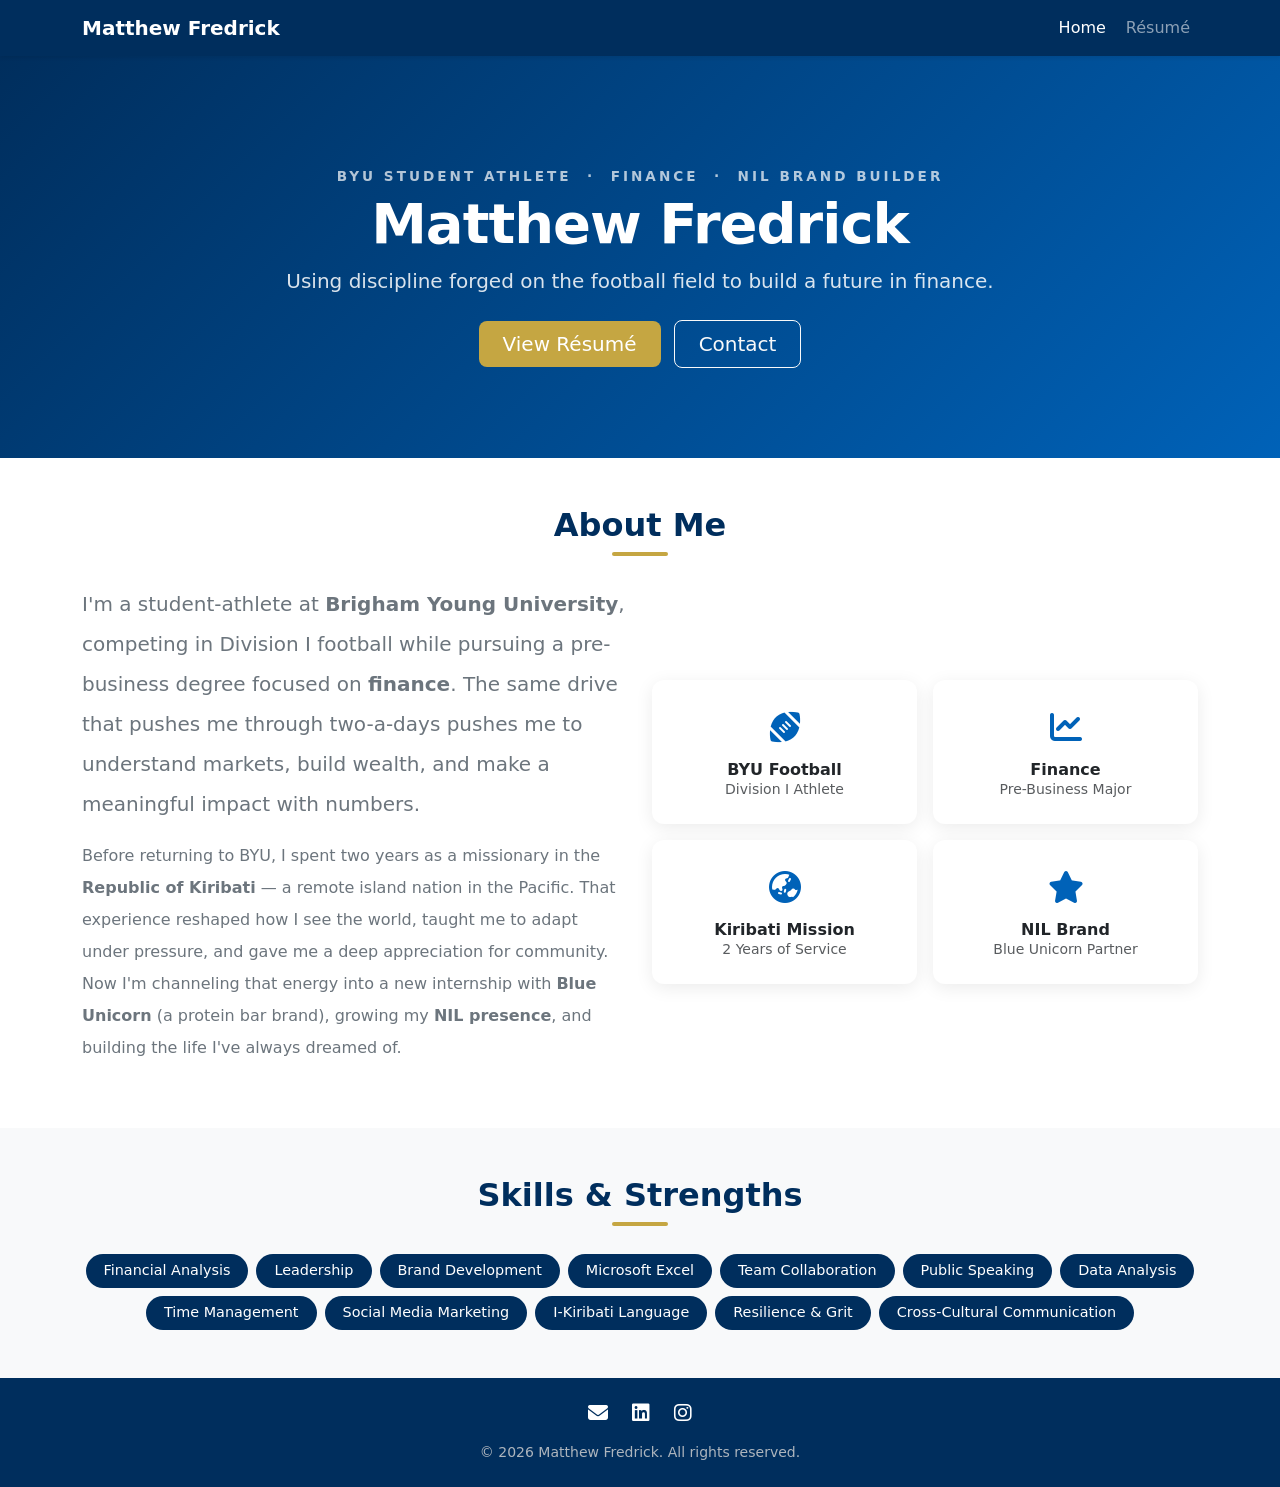
==== index.html @ 735680ac "Add files via upload" ====
<!DOCTYPE html>
<html lang="en">
<head>
  <meta charset="UTF-8" />
  <meta name="viewport" content="width=device-width, initial-scale=1.0" />
  <title>Matthew Fredrick</title>
  <link href="https://cdn.jsdelivr.net/npm/bootstrap@5.3.2/dist/css/bootstrap.min.css" rel="stylesheet" />
  <link href="https://cdnjs.cloudflare.com/ajax/libs/font-awesome/6.5.0/css/all.min.css" rel="stylesheet" />
  <style>
    :root {
      --navy: #002E5D;
      --royal: #0062B8;
      --gold:  #C5A642;
    }

    /* ── Navbar ── */
    .navbar { background-color: var(--navy); }

    /* ── Hero ── */
    .hero {
      background: linear-gradient(135deg, var(--navy) 0%, var(--royal) 100%);
      color: #fff;
      padding: 110px 0 90px;
    }
    .hero h1 { font-size: 3.5rem; font-weight: 800; letter-spacing: -1px; }
    .hero .subtitle { font-size: 1.25rem; opacity: .85; }
    .btn-gold { background-color: var(--gold); color: #fff; border: none; }
    .btn-gold:hover { background-color: #a8892e; color: #fff; }

    /* ── Section headings ── */
    .section-title { color: var(--navy); font-weight: 700; }
    .title-bar {
      width: 56px; height: 4px;
      background: var(--gold);
      margin: 8px auto 28px;
      border-radius: 2px;
    }

    /* ── Stat cards ── */
    .stat-card {
      border: none;
      border-radius: 12px;
      box-shadow: 0 4px 18px rgba(0,0,0,.08);
      transition: transform .2s;
    }
    .stat-card:hover { transform: translateY(-4px); }
    .stat-icon { font-size: 2rem; color: var(--royal); }

    /* ── Skills ── */
    .skill-pill {
      background-color: var(--navy);
      color: #fff;
      border-radius: 50px;
      padding: 6px 18px;
      font-size: .9rem;
    }

    /* ── Footer ── */
    footer {
      background-color: var(--navy);
      color: #adb5bd;
    }
    footer a { color: #fff; transition: color .15s; }
    footer a:hover { color: var(--gold); }
  </style>
</head>
<body>

<!-- ═══════════════════════ NAVBAR ═══════════════════════ -->
<nav class="navbar navbar-expand-lg navbar-dark sticky-top shadow-sm">
  <div class="container">
    <a class="navbar-brand fw-bold fs-5 text-white" href="index.html">Matthew Fredrick</a>
    <button class="navbar-toggler" type="button"
            data-bs-toggle="collapse" data-bs-target="#nav">
      <span class="navbar-toggler-icon"></span>
    </button>
    <div class="collapse navbar-collapse" id="nav">
      <ul class="navbar-nav ms-auto gap-1">
        <li class="nav-item"><a class="nav-link active" href="index.html">Home</a></li>
        <li class="nav-item"><a class="nav-link" href="resume.html">Résumé</a></li>
      </ul>
    </div>
  </div>
</nav>

<!-- ═══════════════════════ HERO ═══════════════════════ -->
<section class="hero text-center">
  <div class="container">
    <p class="text-uppercase fw-semibold mb-1" style="letter-spacing:3px;opacity:.7;font-size:.85rem;">
      BYU Student Athlete &nbsp;·&nbsp; Finance &nbsp;·&nbsp; NIL Brand Builder
    </p>
    <h1>Matthew Fredrick</h1>
    <p class="subtitle mt-2 mb-4">
      Using discipline forged on the football field to build a future in finance.
    </p>
    <a href="resume.html" class="btn btn-gold btn-lg me-2 px-4">View Résumé</a>
    <a href="mailto:matthewfred54@gmail.com" class="btn btn-outline-light btn-lg px-4">Contact</a>
  </div>
</section>

<!-- ═══════════════════════ ABOUT ═══════════════════════ -->
<section class="py-5">
  <div class="container">
    <h2 class="text-center section-title">About Me</h2>
    <div class="title-bar"></div>
    <div class="row align-items-center g-4">
      <div class="col-lg-6">
        <p class="fs-5 text-secondary lh-lg">
          I'm a student-athlete at <strong>Brigham Young University</strong>, competing
          in Division I football while pursuing a pre-business degree focused on
          <strong>finance</strong>. The same drive that pushes me through two-a-days
          pushes me to understand markets, build wealth, and make a meaningful impact
          with numbers.
        </p>
        <p class="text-secondary lh-lg">
          Before returning to BYU, I spent two years as a missionary in the
          <strong>Republic of Kiribati</strong> — a remote island nation in the Pacific.
          That experience reshaped how I see the world, taught me to adapt under pressure,
          and gave me a deep appreciation for community. Now I'm channeling that energy
          into a new internship with <strong>Blue Unicorn</strong> (a protein bar brand),
          growing my <strong>NIL presence</strong>, and building the life I've always
          dreamed of.
        </p>
      </div>
      <div class="col-lg-6">
        <div class="row g-3">
          <div class="col-6">
            <div class="card stat-card p-4 text-center">
              <div class="stat-icon mb-2"><i class="fas fa-football"></i></div>
              <h6 class="fw-bold mb-0">BYU Football</h6>
              <small class="text-muted">Division I Athlete</small>
            </div>
          </div>
          <div class="col-6">
            <div class="card stat-card p-4 text-center">
              <div class="stat-icon mb-2"><i class="fas fa-chart-line"></i></div>
              <h6 class="fw-bold mb-0">Finance</h6>
              <small class="text-muted">Pre-Business Major</small>
            </div>
          </div>
          <div class="col-6">
            <div class="card stat-card p-4 text-center">
              <div class="stat-icon mb-2"><i class="fas fa-globe-asia"></i></div>
              <h6 class="fw-bold mb-0">Kiribati Mission</h6>
              <small class="text-muted">2 Years of Service</small>
            </div>
          </div>
          <div class="col-6">
            <div class="card stat-card p-4 text-center">
              <div class="stat-icon mb-2"><i class="fas fa-star"></i></div>
              <h6 class="fw-bold mb-0">NIL Brand</h6>
              <small class="text-muted">Blue Unicorn Partner</small>
            </div>
          </div>
        </div>
      </div>
    </div>
  </div>
</section>

<!-- ═══════════════════════ SKILLS ═══════════════════════ -->
<section class="py-5" style="background:#f8f9fa;">
  <div class="container text-center">
    <h2 class="section-title">Skills &amp; Strengths</h2>
    <div class="title-bar"></div>
    <div class="d-flex flex-wrap justify-content-center gap-2 mt-2">
      <span class="skill-pill">Financial Analysis</span>
      <span class="skill-pill">Leadership</span>
      <span class="skill-pill">Brand Development</span>
      <span class="skill-pill">Microsoft Excel</span>
      <span class="skill-pill">Team Collaboration</span>
      <span class="skill-pill">Public Speaking</span>
      <span class="skill-pill">Data Analysis</span>
      <span class="skill-pill">Time Management</span>
      <span class="skill-pill">Social Media Marketing</span>
      <span class="skill-pill">I-Kiribati Language</span>
      <span class="skill-pill">Resilience &amp; Grit</span>
      <span class="skill-pill">Cross-Cultural Communication</span>
    </div>
  </div>
</section>

<!-- ═══════════════════════ FOOTER ═══════════════════════ -->
<footer class="py-4 text-center">
  <div class="container">
    <div class="mb-3 d-flex justify-content-center gap-4">
      <a href="mailto:matthewfred54@gmail.com" title="Email">
        <i class="fas fa-envelope fa-lg"></i>
      </a>
      <a href="https://www.linkedin.com" target="_blank" title="LinkedIn">
        <i class="fab fa-linkedin fa-lg"></i>
      </a>
      <a href="https://www.instagram.com" target="_blank" title="Instagram">
        <i class="fab fa-instagram fa-lg"></i>
      </a>
    </div>
    <p class="mb-0 small">&copy; 2026 Matthew Fredrick. All rights reserved.</p>
  </div>
</footer>

<script src="https://cdn.jsdelivr.net/npm/bootstrap@5.3.2/dist/js/bootstrap.bundle.min.js"></script>
</body>
</html>
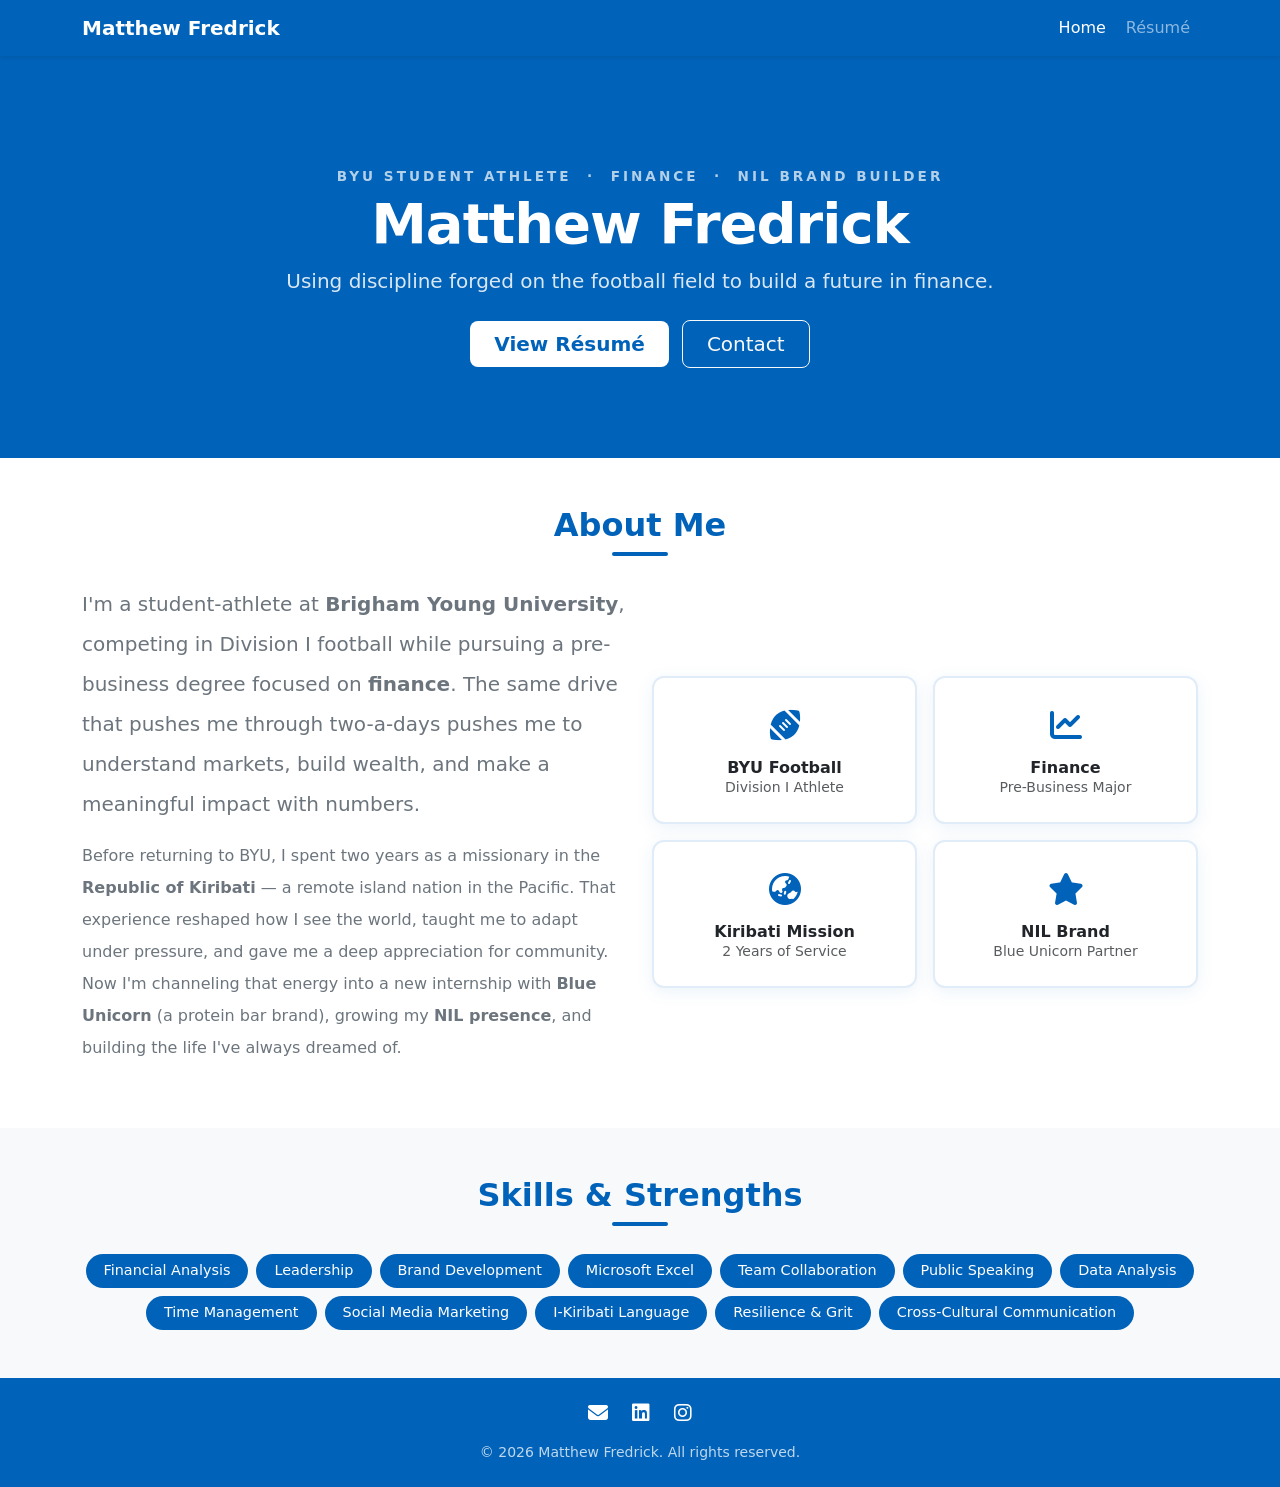
==== commit f8a48214: "Add files via upload" ====
--- a/index.html
+++ b/index.html
@@ -8,47 +8,47 @@
   <link href="https://cdnjs.cloudflare.com/ajax/libs/font-awesome/6.5.0/css/all.min.css" rel="stylesheet" />
   <style>
     :root {
-      --navy: #002E5D;
       --royal: #0062B8;
-      --gold:  #C5A642;
+      --royal-dark: #004f94;
+      --white: #ffffff;
     }
 
     /* ── Navbar ── */
-    .navbar { background-color: var(--navy); }
+    .navbar { background-color: var(--royal); }
 
     /* ── Hero ── */
     .hero {
-      background: linear-gradient(135deg, var(--navy) 0%, var(--royal) 100%);
+      background: var(--royal);
       color: #fff;
       padding: 110px 0 90px;
     }
     .hero h1 { font-size: 3.5rem; font-weight: 800; letter-spacing: -1px; }
     .hero .subtitle { font-size: 1.25rem; opacity: .85; }
-    .btn-gold { background-color: var(--gold); color: #fff; border: none; }
-    .btn-gold:hover { background-color: #a8892e; color: #fff; }
+    .btn-white { background-color: #fff; color: var(--royal); border: none; font-weight: 700; }
+    .btn-white:hover { background-color: #e6e6e6; color: var(--royal); }
 
     /* ── Section headings ── */
-    .section-title { color: var(--navy); font-weight: 700; }
+    .section-title { color: var(--royal); font-weight: 700; }
     .title-bar {
       width: 56px; height: 4px;
-      background: var(--gold);
+      background: var(--royal);
       margin: 8px auto 28px;
       border-radius: 2px;
     }
 
     /* ── Stat cards ── */
     .stat-card {
-      border: none;
+      border: 2px solid #e0ecf8;
       border-radius: 12px;
-      box-shadow: 0 4px 18px rgba(0,0,0,.08);
+      box-shadow: 0 4px 18px rgba(0,98,184,.08);
       transition: transform .2s;
     }
-    .stat-card:hover { transform: translateY(-4px); }
+    .stat-card:hover { transform: translateY(-4px); border-color: var(--royal); }
     .stat-icon { font-size: 2rem; color: var(--royal); }
 
     /* ── Skills ── */
     .skill-pill {
-      background-color: var(--navy);
+      background-color: var(--royal);
       color: #fff;
       border-radius: 50px;
       padding: 6px 18px;
@@ -57,11 +57,11 @@
 
     /* ── Footer ── */
     footer {
-      background-color: var(--navy);
-      color: #adb5bd;
+      background-color: var(--royal);
+      color: rgba(255,255,255,.75);
     }
     footer a { color: #fff; transition: color .15s; }
-    footer a:hover { color: var(--gold); }
+    footer a:hover { color: rgba(255,255,255,.75); }
   </style>
 </head>
 <body>
@@ -93,7 +93,7 @@
     <p class="subtitle mt-2 mb-4">
       Using discipline forged on the football field to build a future in finance.
     </p>
-    <a href="resume.html" class="btn btn-gold btn-lg me-2 px-4">View Résumé</a>
+    <a href="resume.html" class="btn btn-white btn-lg me-2 px-4">View Résumé</a>
     <a href="mailto:matthewfred54@gmail.com" class="btn btn-outline-light btn-lg px-4">Contact</a>
   </div>
 </section>
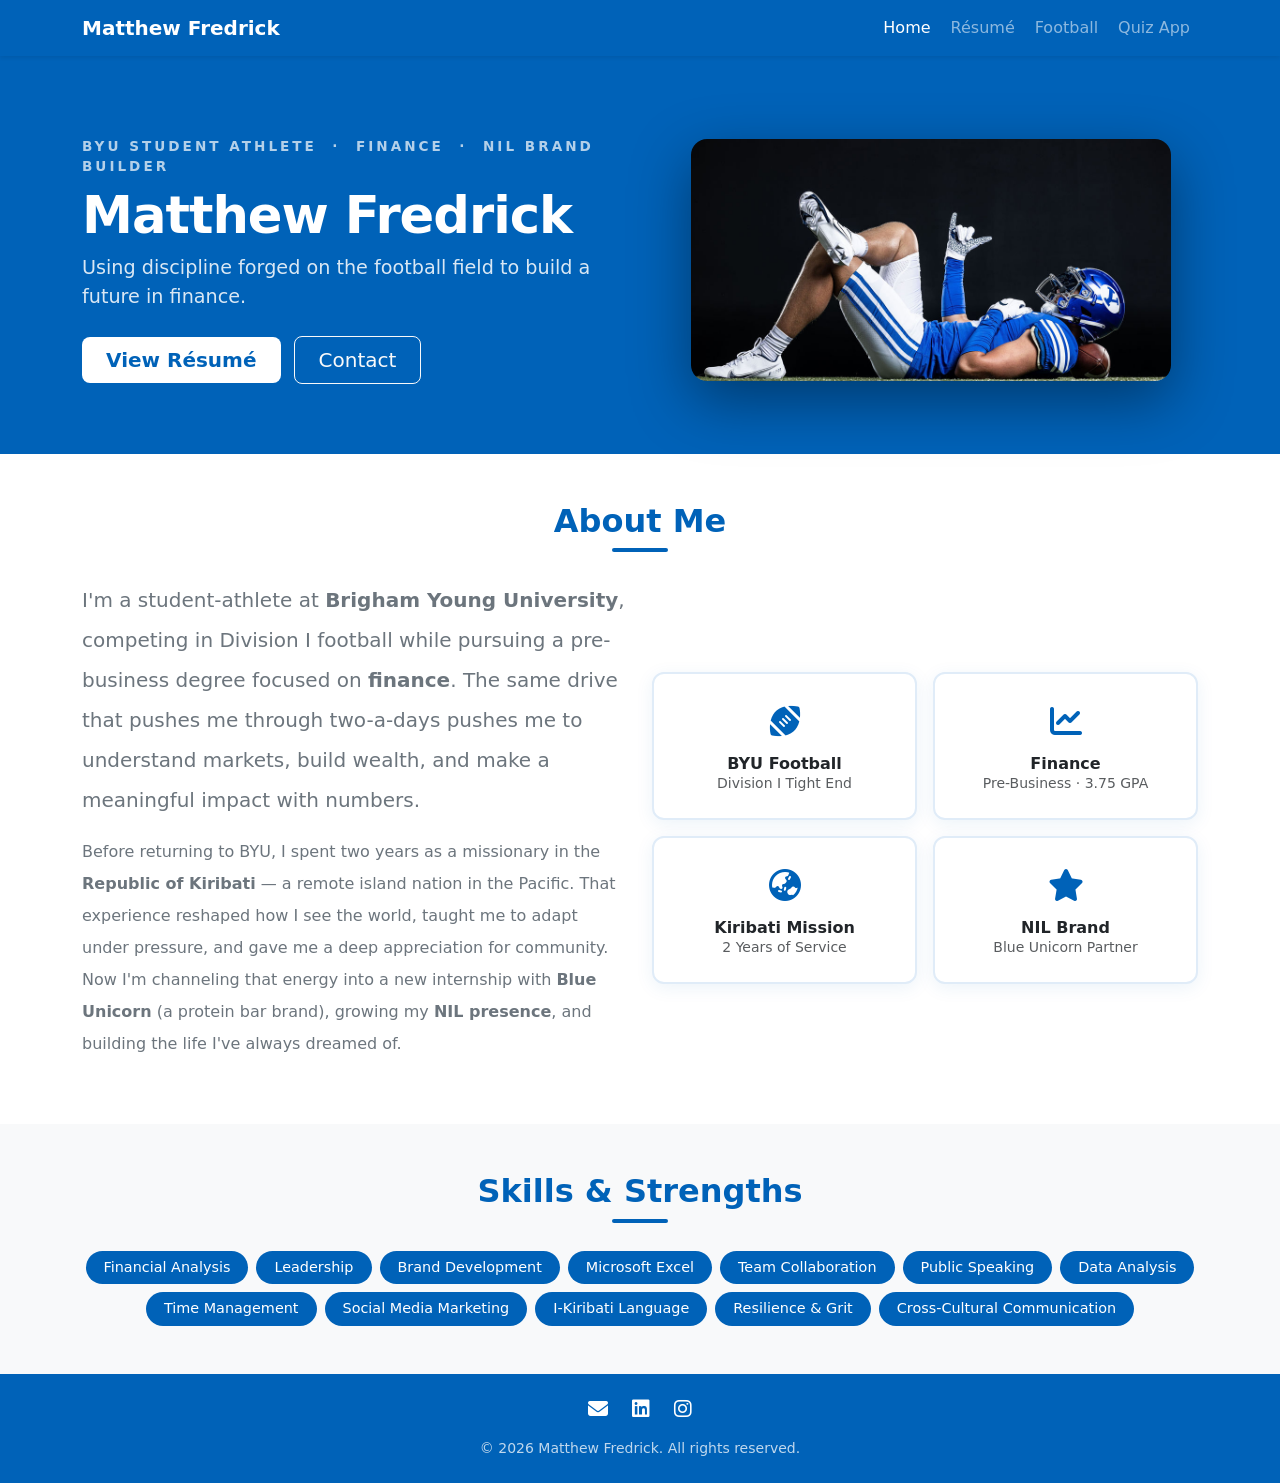
==== commit e68b7049: "Refactor styles and update content in index.html Adjusted padding and font sizes in the hero section" ====
--- a/index.html
+++ b/index.html
@@ -13,21 +13,30 @@
       --white: #ffffff;
     }
 
-    /* ── Navbar ── */
     .navbar { background-color: var(--royal); }
 
-    /* ── Hero ── */
     .hero {
       background: var(--royal);
       color: #fff;
-      padding: 110px 0 90px;
-    }
-    .hero h1 { font-size: 3.5rem; font-weight: 800; letter-spacing: -1px; }
-    .hero .subtitle { font-size: 1.25rem; opacity: .85; }
+      padding: 80px 0 70px;
+    }
+    .hero h1 { font-size: 3.2rem; font-weight: 800; letter-spacing: -1px; }
+    .hero .subtitle { font-size: 1.2rem; opacity: .85; }
     .btn-white { background-color: #fff; color: var(--royal); border: none; font-weight: 700; }
     .btn-white:hover { background-color: #e6e6e6; color: var(--royal); }
 
-    /* ── Section headings ── */
+    .hero-photo-wrap {
+      position: relative;
+    }
+    .hero-photo-wrap img {
+      width: 100%;
+      max-width: 480px;
+      border-radius: 16px;
+      box-shadow: 0 20px 60px rgba(0,0,0,0.4);
+      display: block;
+      margin: 0 auto;
+    }
+
     .section-title { color: var(--royal); font-weight: 700; }
     .title-bar {
       width: 56px; height: 4px;
@@ -36,7 +45,6 @@
       border-radius: 2px;
     }
 
-    /* ── Stat cards ── */
     .stat-card {
       border: 2px solid #e0ecf8;
       border-radius: 12px;
@@ -46,7 +54,6 @@
     .stat-card:hover { transform: translateY(-4px); border-color: var(--royal); }
     .stat-icon { font-size: 2rem; color: var(--royal); }
 
-    /* ── Skills ── */
     .skill-pill {
       background-color: var(--royal);
       color: #fff;
@@ -55,7 +62,6 @@
       font-size: .9rem;
     }
 
-    /* ── Footer ── */
     footer {
       background-color: var(--royal);
       color: rgba(255,255,255,.75);
@@ -66,7 +72,7 @@
 </head>
 <body>
 
-<!-- ═══════════════════════ NAVBAR ═══════════════════════ -->
+<!-- NAVBAR -->
 <nav class="navbar navbar-expand-lg navbar-dark sticky-top shadow-sm">
   <div class="container">
     <a class="navbar-brand fw-bold fs-5 text-white" href="index.html">Matthew Fredrick</a>
@@ -78,27 +84,36 @@
       <ul class="navbar-nav ms-auto gap-1">
         <li class="nav-item"><a class="nav-link active" href="index.html">Home</a></li>
         <li class="nav-item"><a class="nav-link" href="resume.html">Résumé</a></li>
+        <li class="nav-item"><a class="nav-link" href="football.html">Football</a></li>
+        <li class="nav-item"><a class="nav-link" href="app.html">Quiz App</a></li>
       </ul>
     </div>
   </div>
 </nav>
 
-<!-- ═══════════════════════ HERO ═══════════════════════ -->
-<section class="hero text-center">
-  <div class="container">
-    <p class="text-uppercase fw-semibold mb-1" style="letter-spacing:3px;opacity:.7;font-size:.85rem;">
-      BYU Student Athlete &nbsp;·&nbsp; Finance &nbsp;·&nbsp; NIL Brand Builder
-    </p>
-    <h1>Matthew Fredrick</h1>
-    <p class="subtitle mt-2 mb-4">
-      Using discipline forged on the football field to build a future in finance.
-    </p>
-    <a href="resume.html" class="btn btn-white btn-lg me-2 px-4">View Résumé</a>
-    <a href="mailto:matthewfred54@gmail.com" class="btn btn-outline-light btn-lg px-4">Contact</a>
+<!-- HERO -->
+<section class="hero">
+  <div class="container">
+    <div class="row align-items-center g-5">
+      <div class="col-lg-6 text-center text-lg-start">
+        <p class="text-uppercase fw-semibold mb-2" style="letter-spacing:3px;opacity:.7;font-size:.85rem;">
+          BYU Student Athlete &nbsp;·&nbsp; Finance &nbsp;·&nbsp; NIL Brand Builder
+        </p>
+        <h1>Matthew Fredrick</h1>
+        <p class="subtitle mt-2 mb-4">
+          Using discipline forged on the football field to build a future in finance.
+        </p>
+        <a href="resume.html" class="btn btn-white btn-lg me-2 px-4">View Résumé</a>
+        <a href="mailto:matthewfred54@gmail.com" class="btn btn-outline-light btn-lg px-4">Contact</a>
+      </div>
+      <div class="col-lg-6 hero-photo-wrap text-center">
+        <img src="IMG_0869.JPG" alt="Matthew Fredrick #16 BYU Cougars" />
+      </div>
+    </div>
   </div>
 </section>
 
-<!-- ═══════════════════════ ABOUT ═══════════════════════ -->
+<!-- ABOUT -->
 <section class="py-5">
   <div class="container">
     <h2 class="text-center section-title">About Me</h2>
@@ -128,14 +143,14 @@
             <div class="card stat-card p-4 text-center">
               <div class="stat-icon mb-2"><i class="fas fa-football"></i></div>
               <h6 class="fw-bold mb-0">BYU Football</h6>
-              <small class="text-muted">Division I Athlete</small>
+              <small class="text-muted">Division I Tight End</small>
             </div>
           </div>
           <div class="col-6">
             <div class="card stat-card p-4 text-center">
               <div class="stat-icon mb-2"><i class="fas fa-chart-line"></i></div>
               <h6 class="fw-bold mb-0">Finance</h6>
-              <small class="text-muted">Pre-Business Major</small>
+              <small class="text-muted">Pre-Business · 3.75 GPA</small>
             </div>
           </div>
           <div class="col-6">
@@ -158,7 +173,7 @@
   </div>
 </section>
 
-<!-- ═══════════════════════ SKILLS ═══════════════════════ -->
+<!-- SKILLS -->
 <section class="py-5" style="background:#f8f9fa;">
   <div class="container text-center">
     <h2 class="section-title">Skills &amp; Strengths</h2>
@@ -180,17 +195,17 @@
   </div>
 </section>
 
-<!-- ═══════════════════════ FOOTER ═══════════════════════ -->
+<!-- FOOTER -->
 <footer class="py-4 text-center">
   <div class="container">
     <div class="mb-3 d-flex justify-content-center gap-4">
       <a href="mailto:matthewfred54@gmail.com" title="Email">
         <i class="fas fa-envelope fa-lg"></i>
       </a>
-      <a href="https://www.linkedin.com" target="_blank" title="LinkedIn">
+      <a href="https://www.linkedin.com/in/matthew-fredrick-826a183a2/" target="_blank" title="LinkedIn">
         <i class="fab fa-linkedin fa-lg"></i>
       </a>
-      <a href="https://www.instagram.com" target="_blank" title="Instagram">
+      <a href="https://www.instagram.com/matthewfredrick3/" target="_blank" title="Instagram">
         <i class="fab fa-instagram fa-lg"></i>
       </a>
     </div>
